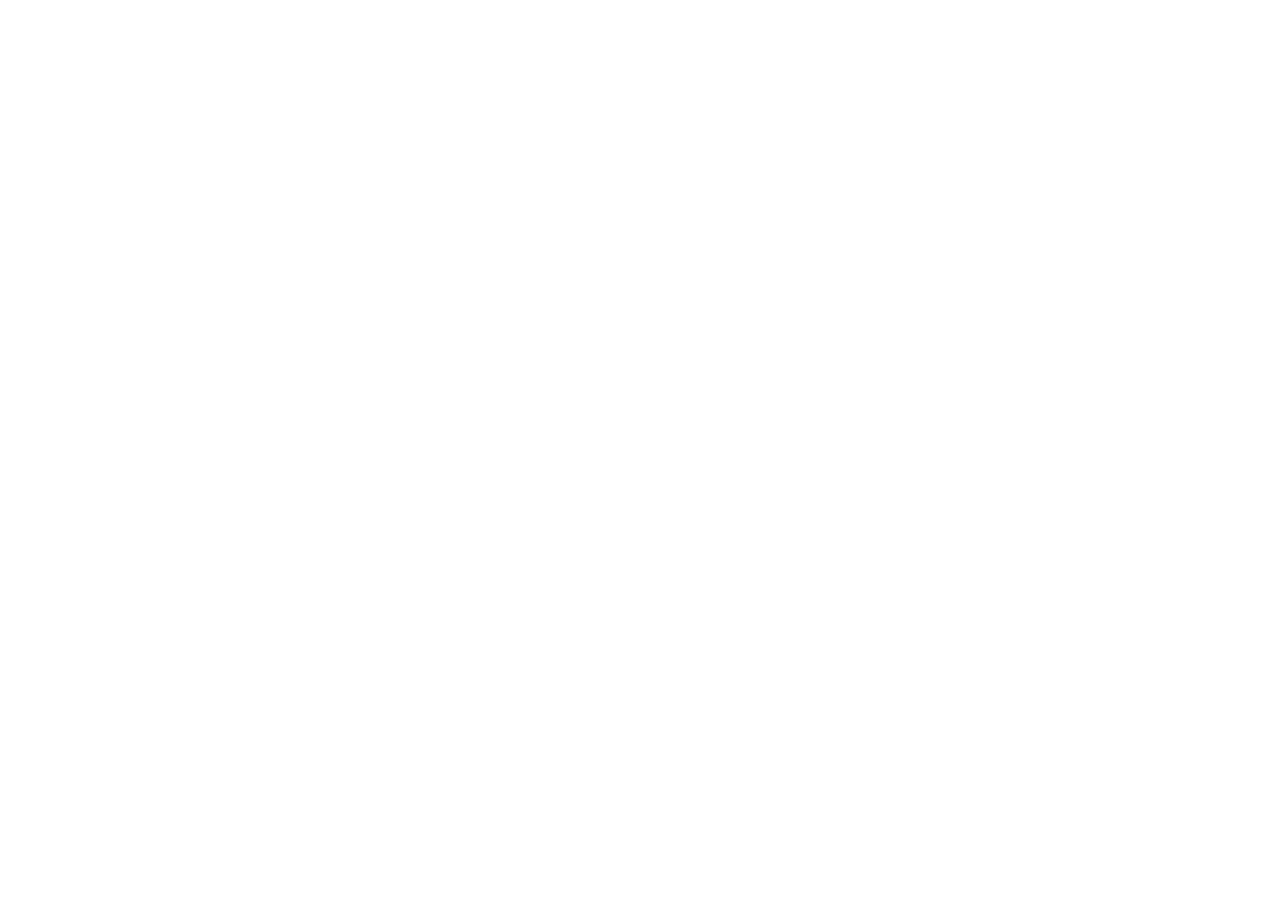
==== login.html @ fbe1e551 "adicionada pagina sobre mais css" ====
<!DOCTYPE html>
<html lang="pt-br">
  <head>
    <!-- Meta tags Obrigatórias -->
    <meta charset="utf-8">
    <meta name="viewport" content="width=device-width, initial-scale=1, shrink-to-fit=no">

    <!-- Bootstrap CSS -->
    <link rel="stylesheet" href="https://stackpath.bootstrapcdn.com/bootstrap/4.1.3/css/bootstrap.min.css" integrity="sha384-MCw98/SFnGE8fJT3GXwEOngsV7Zt27NXFoaoApmYm81iuXoPkFOJwJ8ERdknLPMO" crossorigin="anonymous">
    
    <!-- Bootstrap Local -->
    <link rel="stylesheet" href="bootstrap/css/bootstrap.min.css">
    
    <!-- Fontawesome CSS -->
    <link rel="stylesheet" href="https://use.fontawesome.com/releases/v5.4.2/css/all.css" integrity="sha384-/rXc/GQVaYpyDdyxK+ecHPVYJSN9bmVFBvjA/9eOB+pb3F2w2N6fc5qB9Ew5yIns" crossorigin="anonymous">
    
    <!-- Fontawesome Local -->
    <link rel="stylesheet" href="fontawesome/css/all.css">
  
    <!-- HTML5shiv -->
    <!--[if lt IE 9]>
      <script src="https://oss.maxcdn.com/html5shiv/3.7.2/html5shiv.min.js"></script>
    <![endif]-->

    <!-- Estilo customizado CSS -->
    <link rel="stylesheet" href="css/sobre.css">
    
    <title>Login - Spotify</title>

    <!-- icone no title -->
    <link rel="icon" href="imagens/favicon.png">
  </head>
  <body>
    <header>
      <img src="imagens/spotify.svg" alt="">
    </header>

    <!-- JavaScript (Opcional) -->
    <!-- jQuery primeiro, depois Popper.js, depois Bootstrap JS -->
    <script src="https://code.jquery.com/jquery-3.3.1.slim.min.js" integrity="sha384-q8i/X+965DzO0rT7abK41JStQIAqVgRVzpbzo5smXKp4YfRvH+8abtTE1Pi6jizo" crossorigin="anonymous"></script>
    <script src="https://cdnjs.cloudflare.com/ajax/libs/popper.js/1.14.3/umd/popper.min.js" integrity="sha384-ZMP7rVo3mIykV+2+9J3UJ46jBk0WLaUAdn689aCwoqbBJiSnjAK/l8WvCWPIPm49" crossorigin="anonymous"></script> <script src="https://stackpath.bootstrapcdn.com/bootstrap/4.1.3/js/bootstrap.min.js" integrity="sha384-ChfqqxuZUCnJSK3+MXmPNIyE6ZbWh2IMqE241rYiqJxyMiZ6OW/JmZQ5stwEULTy" crossorigin="anonymous"></script>
    <script src="bootstrap/js/bootstrap.min.js" type="text/javascript"></script>
  </body>
</html>
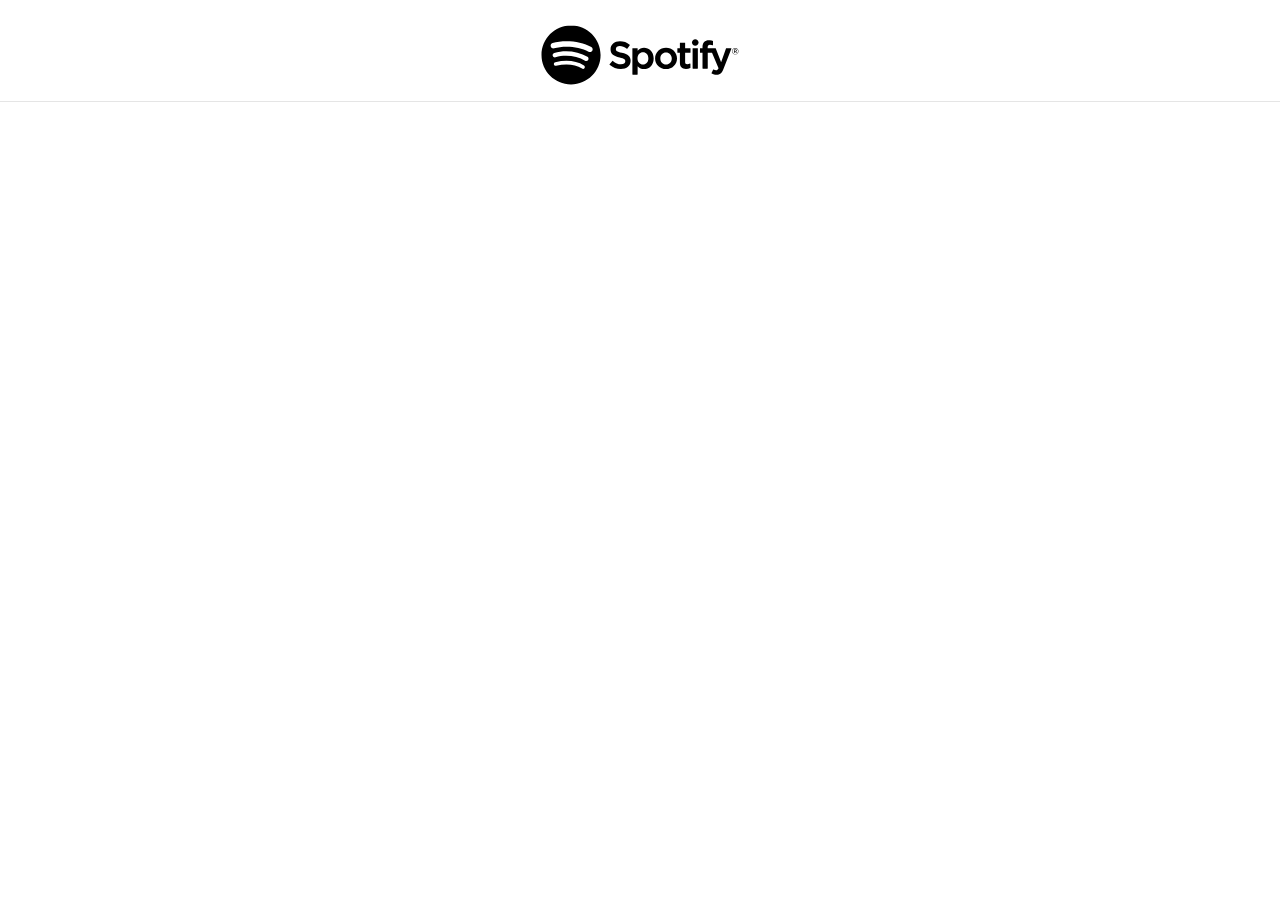
==== commit 7cad07fe: "logo spotify-black adicionado" ====
--- a/login.html
+++ b/login.html
@@ -31,9 +31,14 @@
     <link rel="icon" href="imagens/favicon.png">
   </head>
   <body>
-    <header>
-      <img src="imagens/spotify.svg" alt="">
-    </header>
+    <header id="logo">
+      <div class="row">
+      <div class="col-md-6 offset-3 text-center">
+        <img src="imagens/spotify-black.svg" alt="" width="200">
+      </div>
+    </div>      
+    </header><hr>
+
 
     <!-- JavaScript (Opcional) -->
     <!-- jQuery primeiro, depois Popper.js, depois Bootstrap JS -->
--- a/css/sobre.css
+++ b/css/sobre.css
@@ -0,0 +1,24 @@
+
+/**
+* Geral
+=============================================================================*/
+body{
+	margin: 0;
+	padding:0;
+}
+header{
+
+}
+/**
+*
+=============================================================================*/
+#logo{
+	padding-top:25px;
+}
+/**
+*
+=============================================================================*/
+
+/**
+*
+=============================================================================*/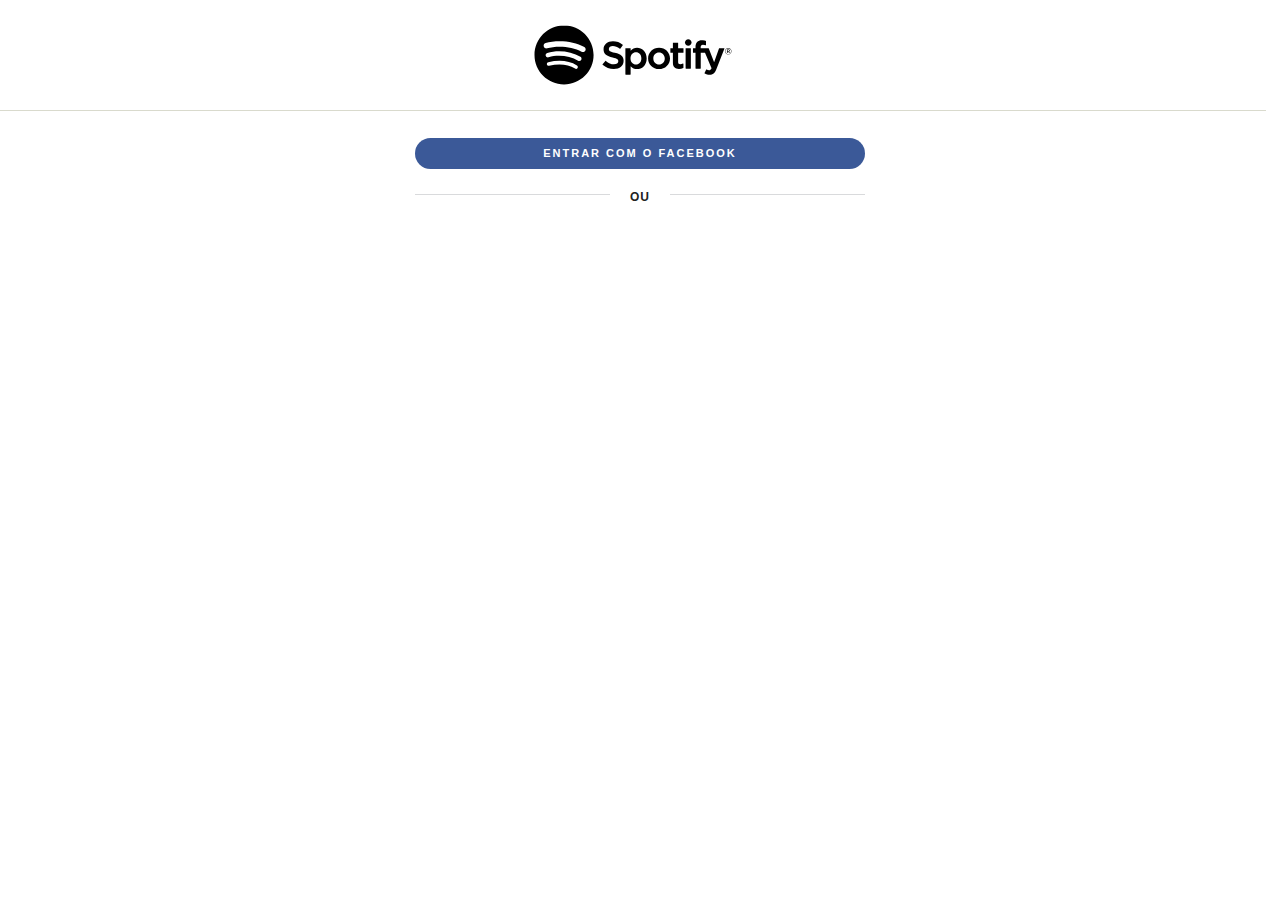
==== commit 1c0e1c39: "imagem de login e centralização feita" ====
--- a/login.html
+++ b/login.html
@@ -31,14 +31,24 @@
     <link rel="icon" href="imagens/favicon.png">
   </head>
   <body>
-    <header id="logo">
+    <header>      
+      <a href=""><img src="imagens/spotify-black.svg" alt="" width="200px"></a>        
+    </header>
+
+    <section class="content">
       <div class="row">
-      <div class="col-md-6 offset-3 text-center">
-        <img src="imagens/spotify-black.svg" alt="" width="200">
+        <div class="col-md-12">
+          <a class="btn btn-sm btn-block btn-custom" href="">entrar com o facebook</a>
+        </div>
       </div>
-    </div>      
-    </header><hr>
-
+      <div class="row">
+        <div class="col-md-12">
+          <div class="divider">
+            <span class="divider-title">ou</span>
+          </div>
+        </div>
+      </div>
+    </section>
 
     <!-- JavaScript (Opcional) -->
     <!-- jQuery primeiro, depois Popper.js, depois Bootstrap JS -->
--- a/css/sobre.css
+++ b/css/sobre.css
@@ -2,23 +2,76 @@
 /**
 * Geral
 =============================================================================*/
+*{
+	box-sizing: border-box;
+}
 body{
 	margin: 0;
 	padding:0;
+	color:#222;
+	font-size:16px;
+	font-weight: 400;
+	font-family: Circular, Helvetica,Ariel,sans-serif;
 }
 header{
+	text-align: center;
+	padding:25px;
+	border-bottom:1px solid #d9dacd;
+	margin-bottom: 27px;
+	margin-right: 14px;
+}
+a{
+	text-decoration: none;
+}
+strong{
+	font-weight: 700;
+}
 
+/**
+*
+=============================================================================*/
+section.content{
+	margin: 0 auto;
+	max-width:450px;
 }
 /**
 *
 =============================================================================*/
-#logo{
-	padding-top:25px;
+.btn-custom{
+	width:100%;
+	background-color: #3b5998;
+	color:#fff;
+	border-radius:500px;
+	font-size: 11px;
+	line-height: 1px;
+	padding: 14px 32px;
+	letter-spacing: 2px;
+	text-transform: uppercase;
+	min-width: 160px;
+	transition-duration: .3s;
+	white-space: normal;
+	font-weight: 700;
+}
+.btn-custom:hover{
+	color:#fff;
+	background-color: #3a61b3;
+}
+.divider-title{
+	font-size: 12px;
+	font-weight: 700;
+	padding:0px 20px;
+	letter-spacing: 1px;
+	text-transform: uppercase;
+	background: #fff;
+}
+.divider{
+	display: block;
+	line-height: 1px;
+	margin:25px 0;
+	position:relative;
+	border-top: 1px solid #d9dadc;
+	text-align: center;
 }
 /**
 *
-=============================================================================*/
-
-/**
-*
 =============================================================================*/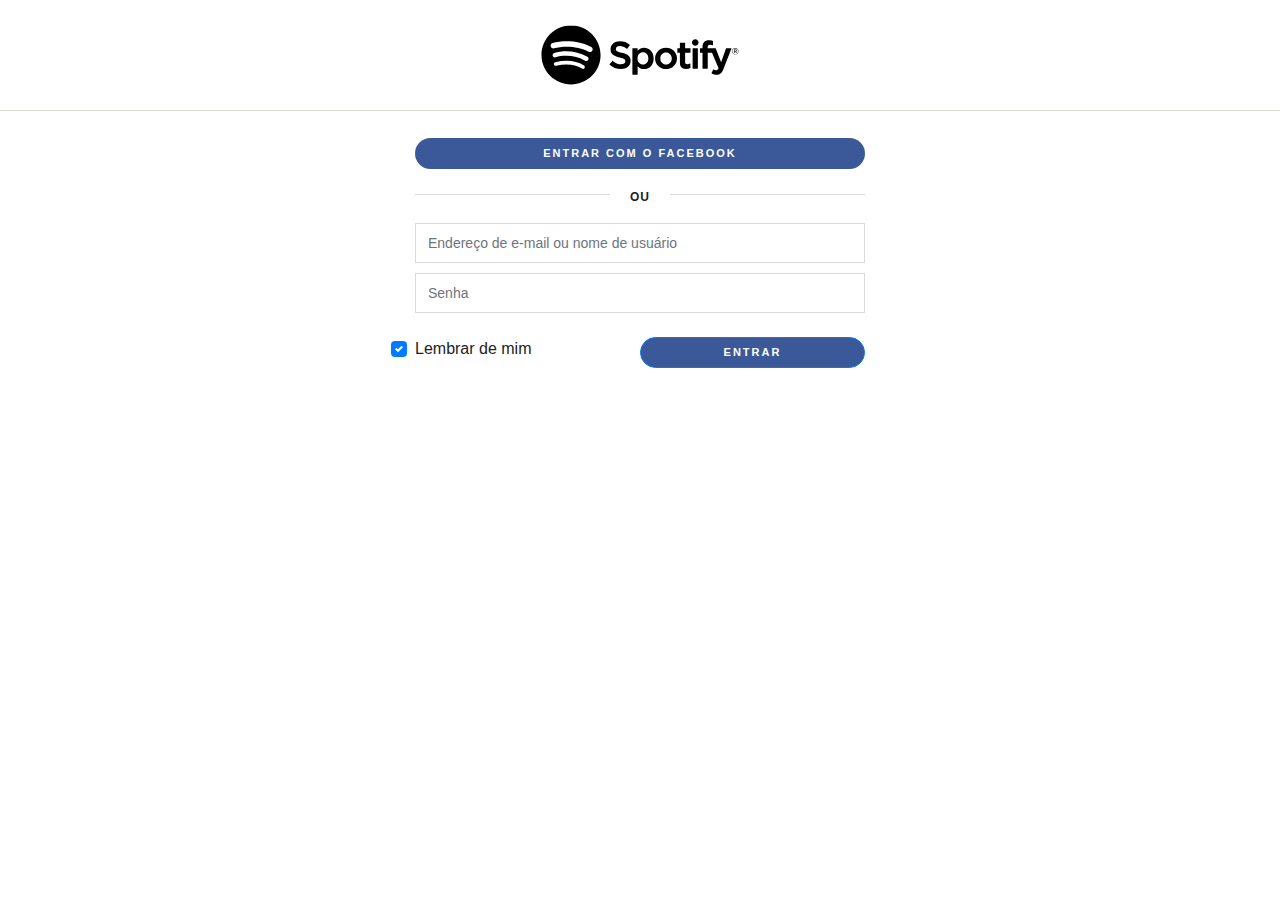
==== commit bfad5912: "novo arquivos incluído" ====
--- a/login.html
+++ b/login.html
@@ -48,8 +48,27 @@
           </div>
         </div>
       </div>
+      <form action="">
+        <div class="form-group">
+          <input class="form-control form-custom" type="email" placeholder="Endereço de e-mail ou nome de usuário">
+          <input class="form-control form-custom" type="password" placeholder="Senha">
+
+          <div class="row mt-4 no-gutters">
+
+              <!-- Default checked -->
+            <div class="custom-control custom-checkbox col-6 pr-5">
+              <input type="checkbox" class="custom-control-input" id="defaultChecked2" checked>
+              <label class="custom-control-label" for="defaultChecked2">Lembrar de mim</label>
+            </div>
+            
+            <div class="col-6">
+             <input type="submit" class="btn btn-primary btn-custom" value="entrar">
+            </div>
+
+          </div>
+        </div>
+      </form>
     </section>
-
     <!-- JavaScript (Opcional) -->
     <!-- jQuery primeiro, depois Popper.js, depois Bootstrap JS -->
     <script src="https://code.jquery.com/jquery-3.3.1.slim.min.js" integrity="sha384-q8i/X+965DzO0rT7abK41JStQIAqVgRVzpbzo5smXKp4YfRvH+8abtTE1Pi6jizo" crossorigin="anonymous"></script>
--- a/css/sobre.css
+++ b/css/sobre.css
@@ -18,7 +18,7 @@
 	padding:25px;
 	border-bottom:1px solid #d9dacd;
 	margin-bottom: 27px;
-	margin-right: 14px;
+	/*margin-right: 5px;*/
 }
 a{
 	text-decoration: none;
@@ -26,7 +26,6 @@
 strong{
 	font-weight: 700;
 }
-
 /**
 *
 =============================================================================*/
@@ -58,7 +57,7 @@
 }
 .divider-title{
 	font-size: 12px;
-	font-weight: 700;
+	font-weight: 650;
 	padding:0px 20px;
 	letter-spacing: 1px;
 	text-transform: uppercase;
@@ -72,6 +71,32 @@
 	border-top: 1px solid #d9dadc;
 	text-align: center;
 }
+.form-control{
+	color:#222326;
+}
+.form-custom{
+	border:1px solid #d9dadc;
+	margin-bottom: 10px;
+	border-radius: 0 !important;
+	font-size:14px;
+	transition: border-color .15s ease-in-out, box-shadow .15s ease-in-out;
+	transition-property: border-color, box-shadow;
+	transition-duration: 0.15s 0.15s;
+	transition-timing-function: ease-in-out, ease-in-out;
+	transition-delay: 0s 0s;
+	height: 40px;
+	padding:6px 12px;
+}
+.form-custom:focus{
+	outline: 0;
+	-webkit-box-shadow: none;
+	-moz-box-shadow: none;
+	box-shadow: none;
+	border:1px solid #000;
+}
+input.btn-custom{
+
+}
 /**
 *
 =============================================================================*/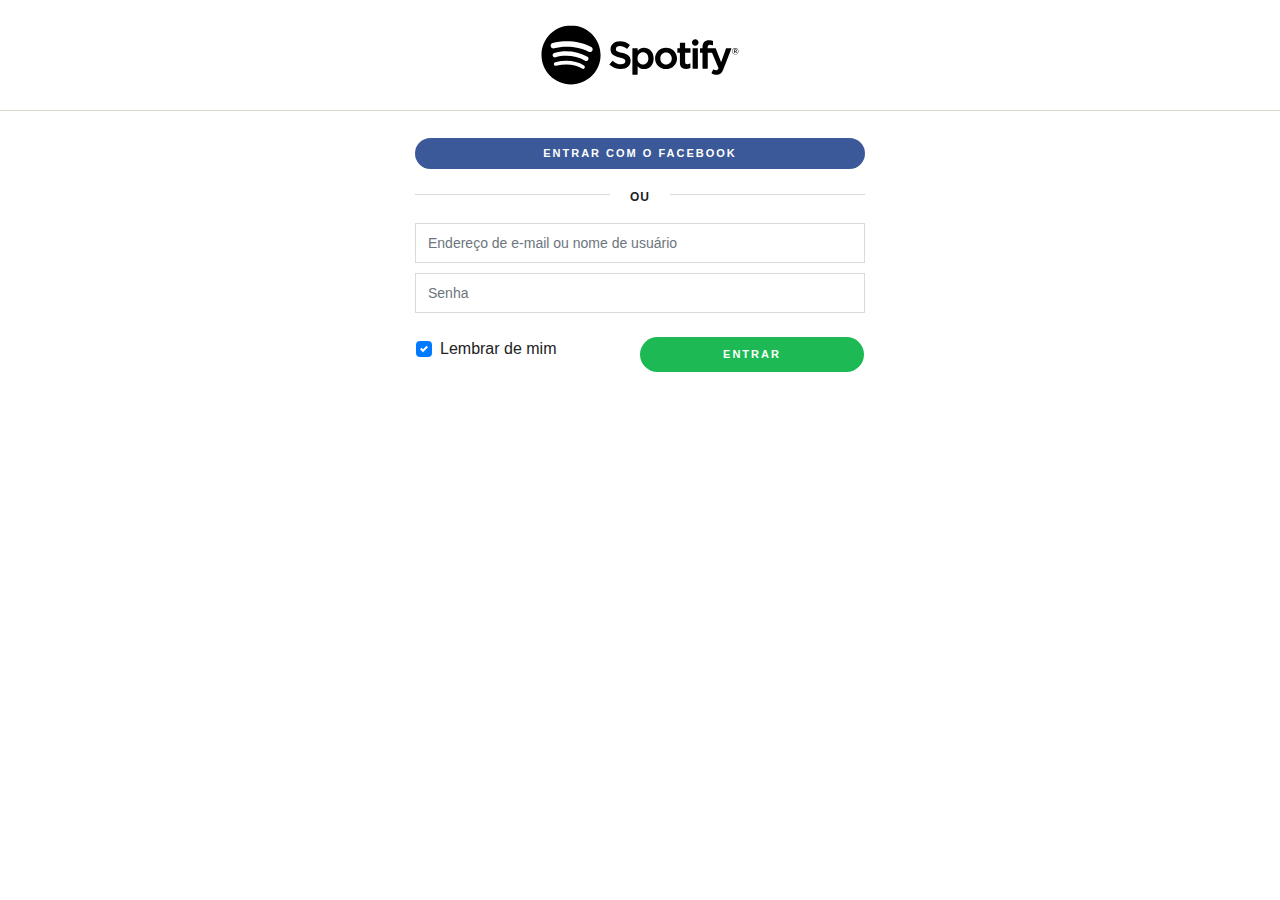
==== commit 73de470b: "conclusão de campo de login" ====
--- a/login.html
+++ b/login.html
@@ -50,10 +50,10 @@
       </div>
       <form action="">
         <div class="form-group">
-          <input class="form-control form-custom" type="email" placeholder="Endereço de e-mail ou nome de usuário">
-          <input class="form-control form-custom" type="password" placeholder="Senha">
+          <input class="form-control form-custom" type="email" placeholder="Endereço de e-mail ou nome de usuário" title="Digite seu e-mail ou nome de usuário">
+          <input class="form-control form-custom" type="password" placeholder="Senha" title="Digite sua Senha">
 
-          <div class="row mt-4 no-gutters">
+          <div class="row mt-4 px-3">
 
               <!-- Default checked -->
             <div class="custom-control custom-checkbox col-6 pr-5">
@@ -61,7 +61,7 @@
               <label class="custom-control-label" for="defaultChecked2">Lembrar de mim</label>
             </div>
             
-            <div class="col-6">
+            <div class="col-6 p-0">
              <input type="submit" class="btn btn-primary btn-custom" value="entrar">
             </div>
 
--- a/css/sobre.css
+++ b/css/sobre.css
@@ -95,7 +95,14 @@
 	border:1px solid #000;
 }
 input.btn-custom{
-
+	background-color:#1db954;
+	color:#fff;
+	border:none;
+	height:35px;
+}
+input.btn-custom:hover{
+	background-color: #13d760;
+	color:#fff;
 }
 /**
 *
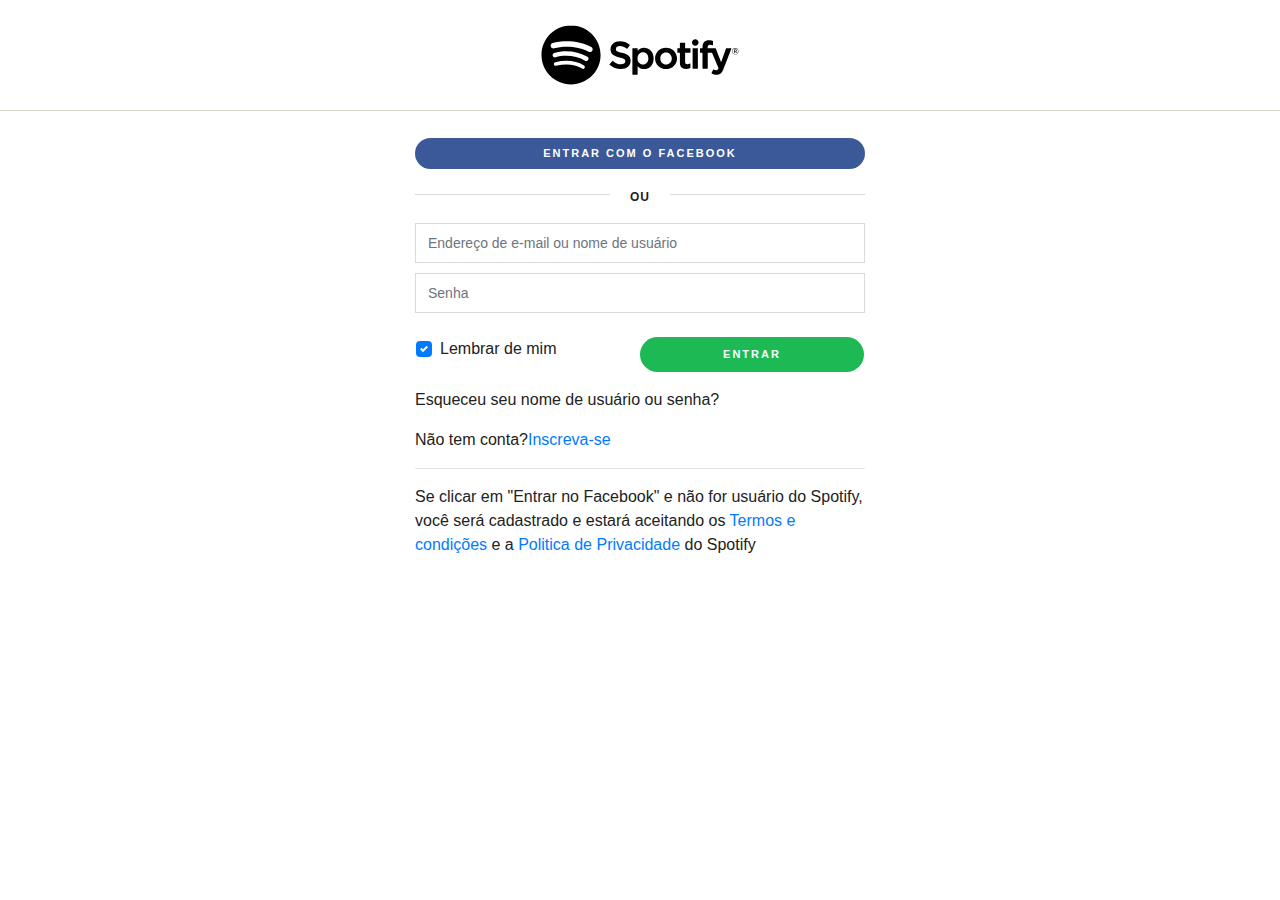
==== commit aeb8670d: "alterações no login" ====
--- a/login.html
+++ b/login.html
@@ -23,7 +23,7 @@
     <![endif]-->
 
     <!-- Estilo customizado CSS -->
-    <link rel="stylesheet" href="css/sobre.css">
+    <link rel="stylesheet" href="css/login.css">
     
     <title>Login - Spotify</title>
 
@@ -32,7 +32,7 @@
   </head>
   <body>
     <header>      
-      <a href=""><img src="imagens/spotify-black.svg" alt="" width="200px"></a>        
+      <a href="index.html"><img src="imagens/spotify-black.svg" alt="" width="200px"></a>        
     </header>
 
     <section class="content">
@@ -68,6 +68,17 @@
           </div>
         </div>
       </form>
+      <div>
+        <p>Esqueceu seu nome de usuário ou senha?</p>
+        <span>Não tem conta?</span><a href="">Inscreva-se</a>
+      </div><hr>
+      <div>
+        <p>
+          Se clicar em "Entrar no Facebook" e não for usuário do Spotify, você será cadastrado e estará
+          aceitando os <a href="">Termos e condições</a> e a <a href="">Politica de Privacidade</a> do
+          Spotify
+        </p>
+      </div>
     </section>
     <!-- JavaScript (Opcional) -->
     <!-- jQuery primeiro, depois Popper.js, depois Bootstrap JS -->
--- a/css/login.css
+++ b/css/login.css
@@ -0,0 +1,109 @@
+
+/**
+* Geral
+=============================================================================*/
+*{
+	box-sizing: border-box;
+}
+body{
+	margin: 0;
+	padding:0;
+	color:#222;
+	font-size:16px;
+	font-weight: 400;
+	font-family: Circular, Helvetica,Ariel,sans-serif;
+}
+header{
+	text-align: center;
+	padding:25px;
+	border-bottom:1px solid #d9dacd;
+	margin-bottom: 27px;
+	/*margin-right: 5px;*/
+}
+a{
+	text-decoration: none;
+}
+strong{
+	font-weight: 700;
+}
+/**
+*
+=============================================================================*/
+section.content{
+	margin: 0 auto;
+	max-width:450px;
+}
+/**
+*
+=============================================================================*/
+.btn-custom{
+	width:100%;
+	background-color: #3b5998;
+	color:#fff;
+	border-radius:500px;
+	font-size: 11px;
+	line-height: 1px;
+	padding: 14px 32px;
+	letter-spacing: 2px;
+	text-transform: uppercase;
+	min-width: 160px;
+	transition-duration: .3s;
+	white-space: normal;
+	font-weight: 700;
+}
+.btn-custom:hover{
+	color:#fff;
+	background-color: #3a61b3;
+}
+.divider-title{
+	font-size: 12px;
+	font-weight: 650;
+	padding:0px 20px;
+	letter-spacing: 1px;
+	text-transform: uppercase;
+	background: #fff;
+}
+.divider{
+	display: block;
+	line-height: 1px;
+	margin:25px 0;
+	position:relative;
+	border-top: 1px solid #d9dadc;
+	text-align: center;
+}
+.form-control{
+	color:#222326;
+}
+.form-custom{
+	border:1px solid #d9dadc;
+	margin-bottom: 10px;
+	border-radius: 0 !important;
+	font-size:14px;
+	transition: border-color .15s ease-in-out, box-shadow .15s ease-in-out;
+	transition-property: border-color, box-shadow;
+	transition-duration: 0.15s 0.15s;
+	transition-timing-function: ease-in-out, ease-in-out;
+	transition-delay: 0s 0s;
+	height: 40px;
+	padding:6px 12px;
+}
+.form-custom:focus{
+	outline: 0;
+	-webkit-box-shadow: none;
+	-moz-box-shadow: none;
+	box-shadow: none;
+	border:1px solid #000;
+}
+input.btn-custom{
+	background-color:#1db954;
+	color:#fff;
+	border:none;
+	height:35px;
+}
+input.btn-custom:hover{
+	background-color: #13d760;
+	color:#fff;
+}
+/**
+*
+=============================================================================*/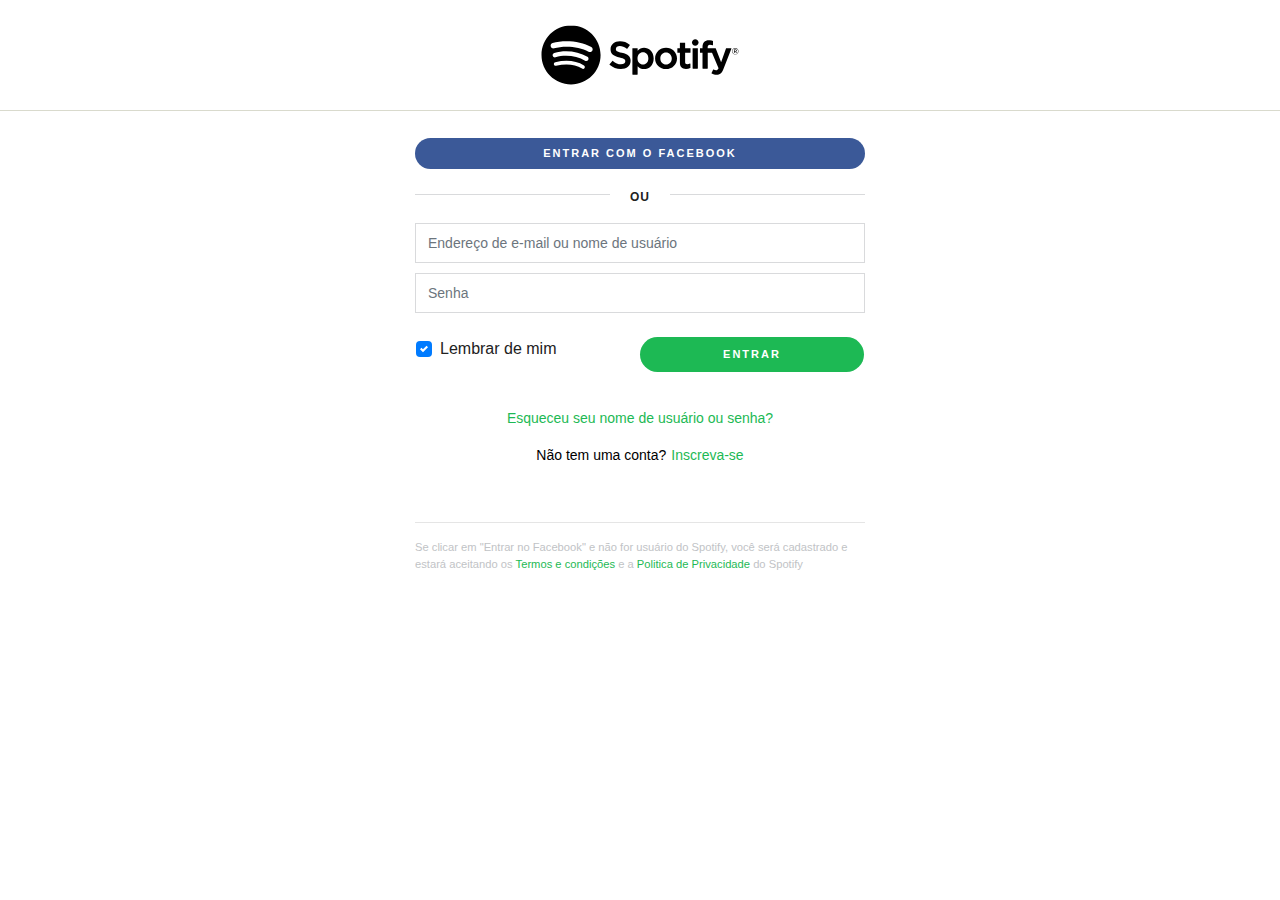
==== commit ce7bd09e: "login finalizado" ====
--- a/login.html
+++ b/login.html
@@ -68,11 +68,11 @@
           </div>
         </div>
       </form>
-      <div>
+      <div class="esqueceu">
         <p>Esqueceu seu nome de usuário ou senha?</p>
-        <span>Não tem conta?</span><a href="">Inscreva-se</a>
+        <span>Não tem uma conta?</span><a href="">Inscreva-se</a>
       </div><hr>
-      <div>
+      <div class="termos-direitos">
         <p>
           Se clicar em "Entrar no Facebook" e não for usuário do Spotify, você será cadastrado e estará
           aceitando os <a href="">Termos e condições</a> e a <a href="">Politica de Privacidade</a> do
--- a/css/login.css
+++ b/css/login.css
@@ -32,6 +32,31 @@
 section.content{
 	margin: 0 auto;
 	max-width:450px;
+}
+section.content .esqueceu{
+	text-align: center;
+	color:#1db954;
+	font-size:14px;
+	padding:20px 0 40px 0;
+}
+section.content .esqueceu span{
+	margin-right: 5px;
+	color:#000;
+}
+section.content .esqueceu a{
+	color:#1db954;
+	text-decoration: none;
+}
+section.content .esqueceu:hover{
+	color: #13d760;
+
+}
+section.content .termos-direitos{
+	font-size:.7em;
+	color:#c1c3c6;
+}
+section.content .termos-direitos a{
+	color:#1db954;
 }
 /**
 *
